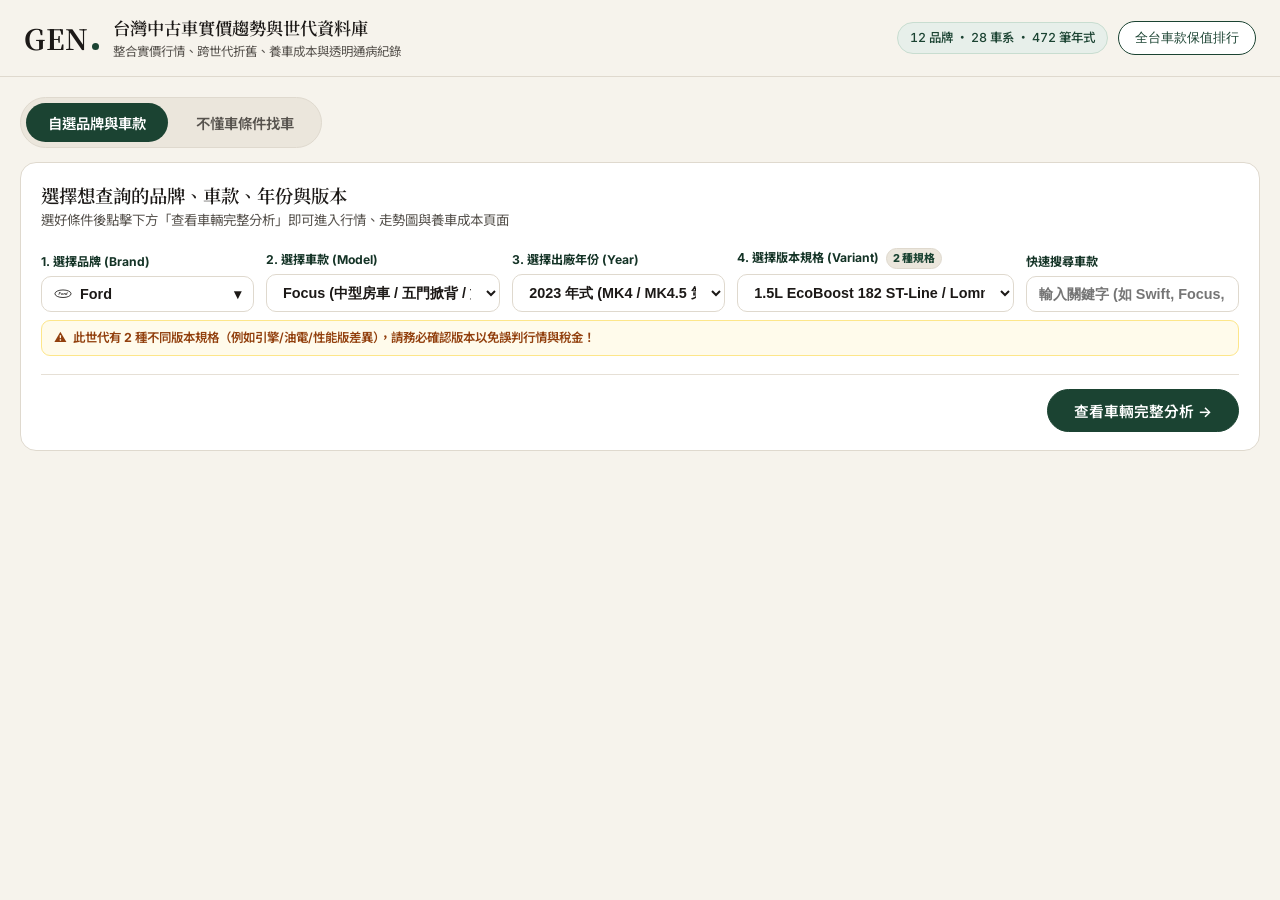
==== index.html @ 0facdad0 "chore: update used car market database" ====
<!DOCTYPE html>
<html lang="zh-Hant-TW">
<head>
  <meta charset="UTF-8" />
  <meta name="viewport" content="width=device-width, initial-scale=1.0" />
  <title>GEN. — 台灣中古車實價趨勢與世代資料庫</title>
  <link rel="icon" type="image/jpeg" href="assets/gen-logo.jpg" />
  <link rel="preconnect" href="https://fonts.googleapis.com" />
  <link rel="preconnect" href="https://fonts.gstatic.com" crossorigin />
  <link href="https://fonts.googleapis.com/css2?family=Inter:wght@400;500;600&family=Noto+Sans+TC:wght@400;500;600;700&family=Noto+Serif+TC:wght@500;600;700&display=swap" rel="stylesheet" />
  <link rel="stylesheet" href="css/style.css" />
</head>
<body>
  <header class="app-header">
    <div class="header-inner">
      <div class="brand-logo">
        <span class="brand-wordmark">GEN<span class="brand-dot" aria-hidden="true"></span></span>
        <div>
          <h1>台灣中古車實價趨勢與世代資料庫</h1>
          <p>整合實價行情、跨世代折舊、養車成本與透明通病紀錄</p>
        </div>
      </div>
      <div class="header-actions">
        <span class="stat-chip" id="headerMetaChip">載入中...</span>
        <button id="btnToggleRanking" class="btn-outline-blue">全台車款保值排行</button>
      </div>
    </div>
  </header>

  <main class="container" id="mainContainer">
    <!-- 保值率總覽排行面板（可開關） -->
    <section class="card ranking-panel" id="rankingPanel">
      <div class="chart-header">
        <div>
          <div class="section-title">台灣市售車款保值率總覽（依近五年車齡平均車商殘值率排序）</div>
          <div class="section-desc">點擊任一車款即可直接進入該車完整分析</div>
        </div>
        <button id="btnCloseRanking" class="btn-outline-blue">關閉排行</button>
      </div>
      <div class="table-wrap">
        <table>
          <thead>
            <tr>
              <th>排名</th>
              <th>品牌 / 車款</th>
              <th>級距</th>
              <th>最新世代</th>
              <th>平均車商殘值率</th>
              <th>風險標籤</th>
              <th>操作</th>
            </tr>
          </thead>
          <tbody id="rankingTableBody"></tbody>
        </table>
      </div>
    </section>

    <!-- 入口畫面：僅顯示「自選品牌車款」或「不懂車條件找車」（兩者分頁切換、不同時出現，進來不直接顯示車輛分析） -->
    <section id="entryScreen" class="entry-screen">
      <div class="entry-mode-tabs" role="tablist" aria-label="選車模式切換">
        <button type="button" class="entry-mode-btn active" data-entry="manual">自選品牌與車款</button>
        <button type="button" class="entry-mode-btn" data-entry="finder">不懂車條件找車</button>
      </div>

      <!-- 模式 A：自選品牌與車款 -->
      <section class="selector-card entry-panel active" id="entry-manual">
        <div class="entry-panel-head">
          <div class="section-title">選擇想查詢的品牌、車款、年份與版本</div>
          <div class="section-desc">選好條件後點擊下方「查看車輛完整分析」即可進入行情、走勢圖與養車成本頁面</div>
        </div>
        <div class="selector-grid">
          <div class="field-group">
            <label>1. 選擇品牌 (Brand)</label>
            <div class="custom-dropdown" id="brandDropdown">
              <button type="button" class="custom-dropdown-btn" id="brandDropdownBtn">
                <span class="custom-dropdown-label" id="brandDropdownLabel">選擇品牌</span>
                <span>▾</span>
              </button>
              <div class="custom-dropdown-menu" id="brandDropdownMenu"></div>
            </div>
          </div>
          <div class="field-group">
            <label for="selectModel">2. 選擇車款 (Model)</label>
            <select id="selectModel" class="select-blue"></select>
          </div>
          <div class="field-group">
            <label for="selectYear">3. 選擇出廠年份 (Year)</label>
            <select id="selectYear" class="select-blue"></select>
          </div>
          <div class="field-group">
            <label for="selectTrim">4. 選擇版本規格 (Variant) <span id="trimCountBadge" class="trim-count-badge"></span></label>
            <select id="selectTrim" class="select-blue"></select>
          </div>
          <div class="field-group">
            <label for="quickSearch">快速搜尋車款</label>
            <input id="quickSearch" type="text" class="input-blue" placeholder="輸入關鍵字 (如 Swift, Focus, MX-5)..." />
          </div>
        </div>
        <div id="trimHint" class="trim-hint"></div>
        <div class="entry-cta-row">
          <button type="button" id="btnEnterAnalysis" class="btn-primary-forest">查看車輛完整分析 →</button>
        </div>
      </section>

      <!-- 模式 B：不懂車條件找車 -->
      <section class="card entry-panel" id="entry-finder">
        <div class="entry-panel-head">
          <div class="section-title">不懂車快速找車（依預算、安全保值、馬力、排氣量、車型篩選）</div>
          <div class="section-desc">設定您的需求條件，系統會從全台資料庫篩出最符合的年份與版本，點擊任一結果即可進入分析</div>
        </div>

        <div class="finder-filters">
          <div class="field-group">
            <label for="finderGoal">購車優先考量</label>
            <select id="finderGoal" class="select-blue">
              <option value="all">不限取向</option>
              <option value="safe-value">安全保值首選（低風險 + 高殘值）</option>
              <option value="easy-own">省稅省油好養（低養車負擔）</option>
              <option value="handling">操控樂趣優先（獨立懸吊 / 渦輪 / 手排 / 敞篷）</option>
              <option value="comfort">乘坐舒適優先（房車 / 休旅 / 平順好開）</option>
              <option value="no-high-risk">避開高風險通病車款</option>
            </select>
          </div>
          <div class="field-group">
            <label for="finderBody">車型種類</label>
            <select id="finderBody" class="select-blue">
              <option value="all">全部車型</option>
              <option value="小車">掀背 / 都會小車</option>
              <option value="房車">四門房車</option>
              <option value="休旅">休旅車 (SUV / MPV)</option>
              <option value="跑車旅行">敞篷跑車 / 旅行車</option>
            </select>
          </div>
          <div class="field-group">
            <label for="finderMaxCc">排氣量上限（省稅金）</label>
            <select id="finderMaxCc" class="select-blue">
              <option value="9999">不限排氣量</option>
              <option value="1200">1,200 cc 以下（年稅 $8,640）</option>
              <option value="1800">1,800 cc 以下（年稅 $11,920）</option>
              <option value="2000">2,000 cc 以下（年稅 $17,410）</option>
            </select>
          </div>
          <div class="field-group">
            <label>預算範圍 (萬元)</label>
            <div class="range-inputs">
              <input id="finderBudgetMin" type="number" class="input-blue" value="0" min="0" max="500" placeholder="最低" />
              <span>～</span>
              <input id="finderBudgetMax" type="number" class="input-blue" min="0" max="500" placeholder="最高 (不限)" />
            </div>
          </div>
          <div class="field-group">
            <label>馬力範圍 (匹 ps)</label>
            <div class="range-inputs">
              <input id="finderHpMin" type="number" class="input-blue" value="0" min="0" max="600" placeholder="最低" />
              <span>～</span>
              <input id="finderHpMax" type="number" class="input-blue" min="0" max="600" placeholder="最高 (不限)" />
            </div>
          </div>
          <div class="field-group">
            <label>出廠年份範圍</label>
            <div class="range-inputs">
              <input id="finderYearMin" type="number" class="input-blue" value="2000" min="1995" max="2026" placeholder="最低年份" />
              <span>～</span>
              <input id="finderYearMax" type="number" class="input-blue" value="2026" min="1995" max="2026" placeholder="最高年份" />
            </div>
          </div>
        </div>

        <div id="finderResultCount" class="section-desc" style="margin:14px 0 10px;"></div>
        <div id="finderResultsGrid" class="finder-results-grid"></div>
      </section>
    </section>

    <!-- 車輛分析畫面（預設隱藏，選完車或從不懂車找車點進來才會顯示） -->
    <div id="analysisScreen" class="analysis-screen hidden">
      <div class="analysis-topbar">
        <button type="button" id="btnBackToEntry" class="btn-back-entry">← 返回上一頁（重新選車）</button>
        <div class="analysis-quick-bar">
          <label>年份：
            <select id="analysisSelectYear" class="select-blue-sm"></select>
          </label>
          <label>版本：
            <select id="analysisSelectTrim" class="select-blue-sm"></select>
          </label>
        </div>
      </div>

      <!-- 頁面式分頁切換列（避免一次全部往下滑） -->
      <nav class="page-tabs-bar" id="pageTabsBar" aria-label="車款分析分頁">
        <button type="button" class="page-tab-btn active" data-page="overview">1. 行情總覽與歷代外型</button>
        <button type="button" class="page-tab-btn" data-page="chart">2. 走勢圖與關鍵規格</button>
        <button type="button" class="page-tab-btn" data-page="cost">3. 養車與整備維修估算</button>
        <button type="button" class="page-tab-btn" data-page="details">4. 詳細資料與 8891 規格</button>
      </nav>

    <!-- 分頁 1：車款核心行情摘要（依所選年份） -->
    <section class="card page-panel active" id="page-overview">
      <div class="hero-top">
        <div>
          <div class="hero-title" id="heroTitle"></div>
          <p class="hero-sub" id="heroSub"></p>
        </div>
        <div id="heroBadges" style="display:flex;gap:6px;flex-wrap:wrap;"></div>
      </div>

      <div class="kpi-grid" id="kpiGrid"></div>

      <div class="adjust-bar">
        <label>
          行駛里程 (萬公里)：
          <input id="inputMileage" type="number" value="8.0" min="0" max="40" step="0.5" style="width:78px;" />
        </label>
        <label>
          車況等級：
          <select id="selectCondition">
            <option value="1.05">原廠認證 / 極美低里程 (+5%)</option>
            <option value="1.0" selected>正常車況 / 無重大事故 (基準)</option>
            <option value="0.92">有鈑件更換或待整理 (-8%)</option>
            <option value="0.82">高風險待修 / 變速箱或底盤異音 (-18%)</option>
          </select>
        </label>
        <span id="mileageHint" style="color:#475569;font-size:0.8rem;"></span>
      </div>

      <div class="photo-strip-card">
        <div class="photo-strip-title">歷代外型照片對照（點擊世代照片可快速切換年份與規格）</div>
        <div class="photo-strip" id="photoStrip"></div>
      </div>
    </section>

    <!-- 分頁 2：走勢圖 + 關鍵規格速覽 -->
    <section class="card page-panel" id="page-chart">
      <div class="chart-header">
        <div>
          <div class="section-title">跨世代價格走勢與殘值率分析圖</div>
          <div class="section-desc">垂直紫線為「★ 大改款年份」，淡紅底色為「高風險通病 / 殘值劇降區間」</div>
        </div>
        <div class="mode-pills">
          <button id="btnModePrice" class="mode-pill active">價格走勢 (萬元)</button>
          <button id="btnModeResidual" class="mode-pill">殘值率 (%)</button>
        </div>
      </div>
      <div class="chart-legend" id="chartLegend"></div>
      <div class="chart-box">
        <canvas id="trendCanvas"></canvas>
        <div class="chart-tooltip" id="chartTooltip"></div>
      </div>

      <!-- 關鍵規格速覽（6項核心規格一眼看完） -->
      <div class="quick-specs-grid" id="quickSpecsGrid"></div>
    </section>

    <!-- 分頁 3：養車成本、保險估算 與 依年份需維修品項估算 -->
    <section class="card page-panel" id="page-cost">
      <div class="chart-header">
        <div>
          <div class="section-title">養車成本、保險估算與年份整備維修預估</div>
          <div class="section-desc">依所選車款、排氣量、車齡與里程，幫買家預估每年持有花費及「買回家後可能需整理維修的品項與費用」</div>
        </div>
        <div class="adjust-bar" style="margin-top:0;padding:6px 12px;">
          <label>
            年行駛里程：
            <select id="selectAnnualKm">
              <option value="8000">8,000 km (少開代步)</option>
              <option value="12000" selected>12,000 km (一般通勤)</option>
              <option value="20000">20,000 km (高里程業務)</option>
            </select>
          </label>
          <label>
            車體險方案：
            <select id="selectInsurancePlan">
              <option value="basic">僅強制險 + 第三人超額 (高齡老車推薦)</option>
              <option value="bing" selected>強制 + 第三人 + 丙式車碰車 (中古車主流)</option>
              <option value="yi">強制 + 第三人 + 乙式全險 (5年內新古車)</option>
            </select>
          </label>
        </div>
      </div>
      <div class="cost-grid" id="costEstimationGrid"></div>
    </section>

    <!-- 分頁 4：詳細資料（8891 完整規格 / 通病 / 世代差異 / 明細表） -->
    <section class="card page-panel" id="page-details">
      <div class="details-header">
        <div>
          <div class="section-title">詳細資料與深度分析</div>
          <div class="section-desc">包含 8891 完整規格表、單款通病與維修費用、大改款世代差異及歷年交易明細</div>
        </div>
      </div>

      <div id="detailsWrapper">
        <div class="detail-tabs" id="detailTabs">
          <button class="detail-tab active" data-tab="specs">8891 完整規格</button>
          <button class="detail-tab" data-tab="issues">單款通病與維修</button>
          <button class="detail-tab" data-tab="gens">大改款世代差異</button>
          <button class="detail-tab" data-tab="history">歷年行情明細表</button>
          <button class="detail-tab" data-tab="sources">公信力資料庫來源</button>
        </div>

        <div class="detail-body" id="detailBody"></div>
      </div>
    </section>
    </div><!-- /#analysisScreen -->
  </main>

  <script src="js/chart.js"></script>
  <script src="js/app.js"></script>
</body>
</html>
---- css/style.css ----
:root {
  --bg-page: #F6F3EC;
  --bg-card: #FFFFFF;
  --bg-soft: #EBE6DC;
  --sage-soft: #E7EFEA;
  --border-blue: #DFD9CE;
  --border-blue-strong: #1B4332;
  --border-light: #E6E0D6;
  --text-main: #1C1917;
  --text-sub: #57534E;
  --text-muted: #78716C;
  --blue-primary: #1B4332;
  --blue-dark: #143326;
  --green: #1B4332;
  --orange: #B45309;
  --red: #991B1B;
  --purple: #1B4332;
  --font-serif: "Noto Serif TC", Georgia, serif;
  --font-sans: "Inter", "Noto Sans TC", -apple-system, BlinkMacSystemFont, "Segoe UI", sans-serif;
  --radius: 16px;
  --shadow-sm: none;
  --shadow-md: none;
}

* {
  box-sizing: border-box;
  margin: 0;
  padding: 0;
}

body {
  font-family: var(--font-sans);
  background: var(--bg-page);
  color: var(--text-main);
  line-height: 1.6;
  min-height: 100vh;
  -webkit-font-smoothing: antialiased;
}

/* Header */
.app-header {
  background: #F6F3EC;
  border-bottom: 1px solid var(--border-blue);
  padding: 14px 24px;
  position: sticky;
  top: 0;
  z-index: 60;
}

.header-inner {
  max-width: 1280px;
  margin: 0 auto;
  display: flex;
  flex-wrap: wrap;
  align-items: center;
  justify-content: space-between;
  gap: 12px;
}

.brand-logo {
  display: flex;
  align-items: center;
  gap: 14px;
}

.brand-wordmark {
  font-family: var(--font-serif);
  font-size: 1.75rem;
  font-weight: 700;
  letter-spacing: 0.02em;
  color: var(--text-main);
  line-height: 1;
  display: inline-flex;
  align-items: baseline;
  gap: 3px;
}

.brand-dot {
  width: 7px;
  height: 7px;
  border-radius: 9999px;
  background-color: var(--blue-primary);
  display: inline-block;
  flex-shrink: 0;
}

.brand-logo h1 {
  font-family: var(--font-serif);
  font-size: 1.08rem;
  font-weight: 600;
  color: var(--text-main);
}

.brand-logo p {
  font-size: 0.78rem;
  color: var(--text-sub);
}

.header-actions {
  display: flex;
  align-items: center;
  gap: 10px;
  flex-wrap: wrap;
}

.stat-chip {
  background: var(--sage-soft);
  border: 1px solid #C8DDD0;
  color: var(--blue-primary);
  font-size: 0.78rem;
  font-weight: 500;
  padding: 5px 12px;
  border-radius: 999px;
  font-variant-numeric: tabular-nums;
}

.btn-outline-blue {
  background: #ffffff;
  border: 1px solid var(--blue-primary);
  color: var(--blue-primary);
  padding: 7px 16px;
  border-radius: 999px;
  font-size: 0.84rem;
  font-weight: 500;
  cursor: pointer;
  transition: all 0.16s ease;
}

.btn-outline-blue:hover,
.btn-outline-blue.active {
  background: var(--blue-primary);
  color: #ffffff;
}

/* Main Container */
.container {
  max-width: 1280px;
  margin: 0 auto;
  padding: 20px 20px 48px;
  display: flex;
  flex-direction: column;
  gap: 18px;
}

/* Cascading Selector Card (Carbook style) */
.selector-card {
  background: var(--bg-card);
  border: 1.5px solid var(--border-blue);
  border-radius: var(--radius);
  padding: 18px 20px;
  box-shadow: var(--shadow-sm);
}

.selector-grid {
  display: grid;
  grid-template-columns: 1fr 1.1fr 1fr 1.3fr 1fr;
  gap: 12px;
  align-items: end;
}

.trim-count-badge {
  display: inline-block;
  margin-left: 4px;
  padding: 1px 6px;
  border-radius: 999px;
  font-size: 0.68rem;
  font-weight: 800;
  background: var(--bg-soft);
  color: var(--blue-primary);
  border: 1px solid var(--border-blue);
}

.trim-hint {
  margin-top: 8px;
  padding: 7px 12px;
  border-radius: 9px;
  background: #fffbeb;
  border: 1px solid #fde68a;
  color: #92400e;
  font-size: 0.78rem;
  font-weight: 600;
  display: none;
}

.trim-hint.visible {
  display: flex;
  align-items: center;
  gap: 6px;
  animation: fadeSlideIn 0.24s ease;
}

.field-group label {
  display: block;
  font-size: 0.76rem;
  font-weight: 700;
  color: var(--blue-dark);
  margin-bottom: 5px;
}

.select-blue,
.input-blue {
  width: 100%;
  background: #ffffff;
  border: 1.5px solid var(--border-blue);
  border-radius: 10px;
  padding: 9px 12px;
  font-size: 0.9rem;
  font-weight: 600;
  color: var(--text-main);
  outline: none;
  transition: border-color 0.15s ease;
}

.select-blue:focus,
.input-blue:focus {
  border-color: var(--blue-primary);
  box-shadow: 0 0 0 3px rgba(37, 99, 235, 0.12);
}

.brand-pills {
  display: flex;
  flex-wrap: wrap;
  gap: 6px;
  margin-top: 12px;
  padding-top: 12px;
  border-top: 1px solid var(--border-light);
}

.brand-pill {
  background: #ffffff;
  border: 1px solid var(--border-blue);
  color: var(--text-sub);
  padding: 5px 12px;
  border-radius: 999px;
  font-size: 0.78rem;
  font-weight: 600;
  cursor: pointer;
  transition: all 0.15s ease;
  display: inline-flex;
  align-items: center;
  gap: 6px;
}

.brand-icon {
  width: 18px;
  height: 18px;
  display: inline-flex;
  align-items: center;
  justify-content: center;
  flex-shrink: 0;
}

.brand-icon-lg {
  width: 30px;
  height: 30px;
  display: inline-flex;
  align-items: center;
  justify-content: center;
  flex-shrink: 0;
}

/* Generation Exterior Photo Strip */
.photo-strip-card {
  margin-top: 14px;
  padding-top: 14px;
  border-top: 1px solid var(--border-light);
}

.photo-strip-title {
  font-size: 0.8rem;
  font-weight: 700;
  color: var(--blue-dark);
  margin-bottom: 8px;
}

.photo-strip {
  display: grid;
  grid-template-columns: repeat(auto-fill, minmax(175px, 1fr));
  gap: 10px;
}

.gen-photo-card {
  background: #ffffff;
  border: 1.5px solid var(--border-blue);
  border-radius: 10px;
  overflow: hidden;
  cursor: pointer;
  transition: all 0.15s ease;
  display: flex;
  flex-direction: column;
}

.gen-photo-card:hover {
  border-color: var(--blue-primary);
  transform: translateY(-1px);
}

.gen-photo-card.active {
  border-color: var(--blue-primary);
  box-shadow: 0 0 0 2px rgba(37, 99, 235, 0.2);
  background: var(--bg-soft);
}

.gen-photo-wrap {
  position: relative;
  width: 100%;
  height: 118px;
  background: #ffffff;
  overflow: hidden;
  display: flex;
  align-items: center;
  justify-content: center;
  padding: 6px;
}

.gen-photo-thumb {
  width: 100%;
  height: 100%;
  object-fit: contain;
  display: block;
}

/* Custom Brand Dropdown with Logos */
.custom-dropdown {
  position: relative;
  width: 100%;
}

.custom-dropdown-btn {
  width: 100%;
  background: #ffffff;
  border: 1.5px solid var(--border-blue);
  border-radius: 10px;
  padding: 8px 12px;
  font-size: 0.9rem;
  font-weight: 700;
  color: var(--text-main);
  display: flex;
  align-items: center;
  justify-content: space-between;
  gap: 8px;
  cursor: pointer;
}

.custom-dropdown-btn:focus,
.custom-dropdown.open .custom-dropdown-btn {
  border-color: var(--blue-primary);
  box-shadow: 0 0 0 3px rgba(37, 99, 235, 0.12);
}

.custom-dropdown-label {
  display: flex;
  align-items: center;
  gap: 8px;
}

.custom-dropdown-menu {
  position: absolute;
  top: calc(100% + 6px);
  left: 0;
  right: 0;
  background: #ffffff;
  border: 1.5px solid var(--blue-primary);
  border-radius: 12px;
  box-shadow: var(--shadow-md);
  max-height: 300px;
  overflow-y: auto;
  z-index: 80;
  display: none;
  padding: 4px;
}

.custom-dropdown.open .custom-dropdown-menu {
  display: block;
}

.custom-dropdown-item {
  width: 100%;
  background: transparent;
  border: none;
  padding: 8px 10px;
  border-radius: 8px;
  font-size: 0.88rem;
  font-weight: 600;
  color: var(--text-main);
  display: flex;
  align-items: center;
  gap: 9px;
  cursor: pointer;
  text-align: left;
}

.custom-dropdown-item:hover {
  background: var(--bg-soft);
  color: var(--blue-dark);
}

.custom-dropdown-item.active {
  background: var(--blue-primary);
  color: #ffffff;
}

/* Cost & Maintenance Estimation */
.cost-grid {
  display: grid;
  grid-template-columns: 1fr 1fr;
  gap: 16px;
}

.cost-panel {
  border: 1px solid var(--border-blue);
  border-radius: 12px;
  padding: 16px 18px;
  background: #ffffff;
}

.cost-panel-title {
  font-family: var(--font-serif);
  font-size: 1rem;
  font-weight: 600;
  color: var(--text-main);
  margin-bottom: 10px;
  display: flex;
  justify-content: space-between;
  align-items: center;
  gap: 8px;
}

.cost-list {
  display: flex;
  flex-direction: column;
  gap: 8px;
}

.cost-row {
  display: flex;
  justify-content: space-between;
  align-items: baseline;
  gap: 12px;
  font-size: 0.84rem;
  padding-bottom: 6px;
  border-bottom: 1px dashed var(--border-light);
}

.cost-row-name {
  color: var(--text-sub);
}

.cost-row-val {
  font-weight: 600;
  color: var(--text-main);
  white-space: nowrap;
  font-variant-numeric: tabular-nums;
}

.cost-total-box {
  margin-top: 10px;
  background: var(--sage-soft);
  border: 1px solid #C8DDD0;
  border-radius: 10px;
  padding: 10px 12px;
  display: flex;
  justify-content: space-between;
  align-items: center;
  font-variant-numeric: tabular-nums;
}

@media (max-width: 860px) {
  .cost-grid {
    grid-template-columns: 1fr;
  }
}

.gen-photo-body {
  padding: 7px 9px;
}

.gen-photo-name {
  font-size: 0.77rem;
  font-weight: 700;
  color: var(--text-main);
  line-height: 1.3;
}

.gen-photo-years {
  font-size: 0.7rem;
  color: var(--blue-dark);
  margin-top: 2px;
}

.gen-photo-credit {
  font-size: 0.64rem;
  color: var(--text-muted);
  margin-top: 3px;
  white-space: nowrap;
  overflow: hidden;
  text-overflow: ellipsis;
}

.brand-pill:hover {
  border-color: var(--blue-primary);
  color: var(--blue-primary);
}

.brand-pill.active {
  background: var(--blue-primary);
  border-color: var(--blue-primary);
  color: #ffffff;
}

/* White Card with 1px Hairline Border */
.card {
  background: var(--bg-card);
  border: 1px solid var(--border-blue);
  border-radius: var(--radius);
  padding: 22px 24px;
}

/* Hero Summary */
.hero-top {
  display: flex;
  flex-wrap: wrap;
  justify-content: space-between;
  align-items: flex-start;
  gap: 12px;
}

.hero-title {
  font-family: var(--font-serif);
  font-size: 1.55rem;
  font-weight: 600;
  color: var(--text-main);
  display: flex;
  flex-wrap: wrap;
  align-items: center;
  gap: 10px;
}

.tag-blue {
  background: var(--bg-soft);
  border: 1px solid var(--border-blue);
  color: var(--text-main);
  font-family: var(--font-sans);
  font-size: 0.75rem;
  font-weight: 500;
  padding: 3px 11px;
  border-radius: 999px;
}

.tag-major {
  background: var(--sage-soft);
  border: 1px solid #C8DDD0;
  color: var(--blue-primary);
  font-family: var(--font-sans);
  font-size: 0.75rem;
  font-weight: 500;
  padding: 3px 11px;
  border-radius: 999px;
}

.tag-risk-high {
  background: #FEF2F2;
  border: 1px solid #FECACA;
  color: var(--red);
  font-family: var(--font-sans);
  font-size: 0.75rem;
  font-weight: 500;
  padding: 3px 11px;
  border-radius: 999px;
}

.tag-risk-med {
  background: #FFFBEB;
  border: 1px solid #FDE68A;
  color: var(--orange);
  font-family: var(--font-sans);
  font-size: 0.75rem;
  font-weight: 500;
  padding: 3px 11px;
  border-radius: 999px;
}

.tag-risk-low {
  background: var(--sage-soft);
  border: 1px solid #C8DDD0;
  color: var(--green);
  font-family: var(--font-sans);
  font-size: 0.75rem;
  font-weight: 500;
  padding: 3px 11px;
  border-radius: 999px;
}

.hero-sub {
  margin-top: 8px;
  font-size: 0.9rem;
  color: var(--text-sub);
}

/* 4 Price KPI Boxes */
.kpi-grid {
  display: grid;
  grid-template-columns: repeat(4, 1fr);
  gap: 12px;
  margin-top: 16px;
}

.kpi-box {
  background: #ffffff;
  border: 1px solid var(--border-blue);
  border-radius: 12px;
  padding: 14px 16px;
}

.kpi-box.primary {
  background: var(--sage-soft);
  border-color: var(--blue-primary);
}

.kpi-label {
  font-size: 0.76rem;
  color: var(--text-sub);
  font-weight: 500;
}

.kpi-value {
  font-size: 1.48rem;
  font-weight: 600;
  margin-top: 4px;
  font-variant-numeric: tabular-nums;
}

.kpi-sub {
  font-size: 0.74rem;
  color: var(--text-muted);
  margin-top: 2px;
}

/* Inline Mileage & Condition Bar */
.adjust-bar {
  margin-top: 14px;
  background: var(--bg-soft);
  border: 1px solid var(--border-blue);
  border-radius: 10px;
  padding: 10px 14px;
  display: flex;
  flex-wrap: wrap;
  align-items: center;
  gap: 16px;
  font-size: 0.84rem;
}

.adjust-bar label {
  font-weight: 700;
  color: var(--blue-dark);
  display: flex;
  align-items: center;
  gap: 8px;
}

.adjust-bar input[type="number"],
.adjust-bar select {
  background: #ffffff;
  border: 1px solid var(--border-blue);
  border-radius: 8px;
  padding: 5px 9px;
  font-size: 0.84rem;
  font-weight: 600;
  color: var(--text-main);
}

/* Front-and-Center Chart + Quick Specs */
.chart-header {
  display: flex;
  flex-wrap: wrap;
  justify-content: space-between;
  align-items: center;
  gap: 10px;
  margin-bottom: 12px;
}

.section-title {
  font-family: var(--font-serif);
  font-size: 1.15rem;
  font-weight: 600;
  color: var(--text-main);
}

.section-desc {
  font-size: 0.84rem;
  color: var(--text-sub);
}

.mode-pills {
  display: flex;
  gap: 6px;
}

.mode-pill {
  background: #ffffff;
  border: 1px solid var(--border-blue);
  color: var(--text-main);
  padding: 6px 14px;
  border-radius: 999px;
  font-size: 0.8rem;
  font-weight: 500;
  cursor: pointer;
}

.mode-pill.active {
  background: var(--blue-primary);
  border-color: var(--blue-primary);
  color: #ffffff;
}

.chart-legend {
  display: flex;
  flex-wrap: wrap;
  gap: 14px;
  margin-bottom: 10px;
  font-size: 0.78rem;
  color: var(--text-sub);
}

.legend-item {
  display: flex;
  align-items: center;
  gap: 6px;
}

.legend-line {
  width: 14px;
  height: 3.5px;
  border-radius: 2px;
  display: inline-block;
}

.chart-box {
  position: relative;
  width: 100%;
  height: 330px;
  background: #ffffff;
  border: 1px solid var(--border-light);
  border-radius: 10px;
}

.chart-box canvas {
  width: 100%;
  height: 100%;
  display: block;
}

.chart-tooltip {
  position: absolute;
  pointer-events: none;
  background: rgba(255, 255, 255, 0.98);
  border: 1.5px solid var(--blue-primary);
  border-radius: 10px;
  padding: 10px 12px;
  box-shadow: var(--shadow-md);
  display: none;
  z-index: 20;
  min-width: 225px;
}

/* Quick Specs Strip */
.quick-specs-grid {
  display: grid;
  grid-template-columns: repeat(auto-fit, minmax(175px, 1fr));
  gap: 10px;
  margin-top: 14px;
}

.qspec-item {
  background: var(--bg-soft);
  border: 1px solid var(--border-blue);
  border-radius: 10px;
  padding: 9px 12px;
}

.qspec-k {
  font-size: 0.73rem;
  color: var(--blue-dark);
  font-weight: 700;
}

.qspec-v {
  font-size: 0.86rem;
  font-weight: 700;
  color: var(--text-main);
  margin-top: 2px;
}

/* Collapsible / Tabbed Detailed Section */
.details-header {
  display: flex;
  flex-wrap: wrap;
  justify-content: space-between;
  align-items: center;
  gap: 12px;
}

.hidden {
  display: none !important;
}

/* Smooth Accordion for Details Section */
.details-collapse {
  display: grid;
  grid-template-rows: 0fr;
  opacity: 0;
  transition: grid-template-rows 0.34s cubic-bezier(0.22, 1, 0.36, 1), opacity 0.24s ease;
}

.details-collapse.open {
  grid-template-rows: 1fr;
  opacity: 1;
}

.details-collapse-inner {
  overflow: hidden;
  min-height: 0;
}

/* Smooth View Transition Animations */
@keyframes fadeSlideIn {
  from {
    opacity: 0;
    transform: translateY(6px);
  }
  to {
    opacity: 1;
    transform: translateY(0);
  }
}

.anim-enter {
  animation: fadeSlideIn 0.28s cubic-bezier(0.22, 1, 0.36, 1) both;
}

.detail-tabs {
  display: flex;
  flex-wrap: wrap;
  gap: 8px;
  margin-top: 14px;
  padding-bottom: 12px;
  border-bottom: 1px solid var(--border-light);
}

.detail-tab {
  background: #ffffff;
  border: 1.5px solid var(--border-blue);
  color: var(--text-sub);
  padding: 7px 14px;
  border-radius: 10px;
  font-size: 0.84rem;
  font-weight: 700;
  cursor: pointer;
  transition: all 0.18s ease;
}

.detail-tab:hover {
  border-color: var(--blue-primary);
  color: var(--blue-dark);
}

.detail-tab.active {
  background: var(--blue-primary);
  border-color: var(--blue-primary);
  color: #ffffff;
  box-shadow: 0 2px 8px rgba(37, 99, 235, 0.25);
}

.detail-body {
  margin-top: 16px;
}

.detail-body.hidden {
  display: none;
}

.specs-full-grid {
  display: grid;
  grid-template-columns: repeat(auto-fit, minmax(230px, 1fr));
  gap: 10px;
}

.spec-cell {
  border: 1px solid var(--border-blue);
  border-radius: 10px;
  padding: 10px 12px;
  background: #ffffff;
}

.spec-cell-k {
  font-size: 0.74rem;
  color: var(--text-sub);
}

.spec-cell-v {
  font-size: 0.88rem;
  font-weight: 700;
  color: var(--text-main);
  margin-top: 2px;
}

/* Issues Cards */
.issues-stack {
  display: flex;
  flex-direction: column;
  gap: 10px;
}

.issue-row {
  border: 1px solid var(--border-blue);
  border-left-width: 4px;
  border-radius: 10px;
  padding: 12px 15px;
  background: #ffffff;
}

.issue-row.high { border-left-color: var(--red); }
.issue-row.med { border-left-color: var(--orange); }
.issue-row.low { border-left-color: var(--blue-primary); }

.issue-row-top {
  display: flex;
  flex-wrap: wrap;
  justify-content: space-between;
  gap: 8px;
  font-weight: 700;
  margin-bottom: 5px;
}

.issue-row-meta {
  font-size: 0.83rem;
  color: var(--text-sub);
  display: grid;
  gap: 3px;
}

/* Gen comparison cards */
.gen-list {
  display: grid;
  grid-template-columns: repeat(auto-fit, minmax(280px, 1fr));
  gap: 12px;
}

.gen-card {
  border: 1.5px solid var(--border-blue);
  border-radius: 12px;
  padding: 14px;
  background: #ffffff;
  cursor: pointer;
}

.gen-card.active {
  background: var(--bg-soft);
  border-color: var(--blue-primary);
}

/* Table */
.table-wrap {
  overflow-x: auto;
}

table {
  width: 100%;
  border-collapse: collapse;
  font-size: 0.84rem;
}

th, td {
  padding: 9px 11px;
  border-bottom: 1px solid var(--border-light);
  text-align: left;
  white-space: nowrap;
}

th {
  background: var(--bg-soft);
  color: var(--blue-dark);
  font-weight: 700;
}

tr.row-selected {
  background: var(--sage-soft);
}

/* Ranking & Smart Finder Panel */
.ranking-panel {
  display: none;
}

.ranking-panel.open {
  display: block;
  animation: fadeSlideIn 0.24s ease;
}

/* Entry Screen & Mode Tabs */
.entry-screen {
  display: flex;
  flex-direction: column;
  gap: 14px;
}

.entry-mode-tabs {
  display: inline-grid;
  grid-template-columns: 1fr 1fr;
  gap: 6px;
  background: var(--bg-soft);
  border: 1px solid var(--border-blue);
  border-radius: 999px;
  padding: 5px;
  align-self: flex-start;
}

.entry-mode-btn {
  background: transparent;
  border: none;
  border-radius: 999px;
  padding: 9px 22px;
  font-family: var(--font-sans);
  font-size: 0.9rem;
  font-weight: 600;
  color: var(--text-sub);
  cursor: pointer;
  transition: all 0.18s ease;
}

.entry-mode-btn.active {
  background: var(--blue-primary);
  color: #ffffff;
}

.entry-panel {
  display: none;
}

.entry-panel.active {
  display: block;
  animation: fadeSlideIn 0.24s ease;
}

.entry-panel-head {
  margin-bottom: 16px;
}

.entry-cta-row {
  margin-top: 18px;
  padding-top: 14px;
  border-top: 1px solid var(--border-light);
  display: flex;
  justify-content: flex-end;
}

.btn-primary-forest {
  background: var(--blue-primary);
  color: #ffffff;
  border: 1px solid var(--blue-primary);
  border-radius: 999px;
  padding: 10px 26px;
  font-family: var(--font-sans);
  font-size: 0.92rem;
  font-weight: 600;
  cursor: pointer;
  transition: background-color 0.16s ease;
}

.btn-primary-forest:hover {
  background: var(--blue-dark);
}

/* Analysis Screen & Top-Left Back Button */
.analysis-screen {
  display: flex;
  flex-direction: column;
  gap: 16px;
}

.analysis-topbar {
  display: flex;
  flex-wrap: wrap;
  align-items: center;
  justify-content: space-between;
  gap: 12px;
}

.btn-back-entry {
  background: #ffffff;
  border: 1px solid var(--blue-primary);
  color: var(--blue-primary);
  border-radius: 999px;
  padding: 8px 18px;
  font-family: var(--font-sans);
  font-size: 0.88rem;
  font-weight: 600;
  cursor: pointer;
  transition: all 0.16s ease;
}

.btn-back-entry:hover {
  background: var(--blue-primary);
  color: #ffffff;
}

.analysis-quick-bar {
  display: flex;
  flex-wrap: wrap;
  align-items: center;
  gap: 10px;
  font-size: 0.82rem;
  color: var(--text-sub);
  font-weight: 600;
}

.select-blue-sm {
  background: #ffffff;
  border: 1px solid var(--border-blue);
  border-radius: 999px;
  padding: 5px 12px;
  font-size: 0.82rem;
  font-weight: 600;
  color: var(--text-main);
  outline: none;
}

/* Page-by-Page Tab Bar */
.page-tabs-bar {
  display: grid;
  grid-template-columns: repeat(4, 1fr);
  gap: 8px;
  background: var(--bg-soft);
  border: 1px solid var(--border-blue);
  border-radius: 14px;
  padding: 6px;
}

.page-tab-btn {
  background: transparent;
  border: 1px solid transparent;
  border-radius: 10px;
  padding: 10px 14px;
  font-family: var(--font-sans);
  font-size: 0.88rem;
  font-weight: 600;
  color: var(--text-sub);
  cursor: pointer;
  transition: all 0.18s ease;
  text-align: center;
}

.page-tab-btn:hover {
  color: var(--text-main);
  background: rgba(255, 255, 255, 0.55);
}

.page-tab-btn.active {
  background: var(--blue-primary);
  color: #ffffff;
  border-color: var(--blue-primary);
}

.page-panel {
  display: none;
}

.page-panel.active {
  display: block;
  animation: fadeSlideIn 0.28s cubic-bezier(0.22, 1, 0.36, 1);
}

/* Smart Finder */
.finder-filters {
  display: grid;
  grid-template-columns: repeat(3, 1fr);
  gap: 12px;
  margin-top: 12px;
}

.finder-results-grid {
  display: grid;
  grid-template-columns: repeat(auto-fill, minmax(280px, 1fr));
  gap: 12px;
  max-height: 440px;
  overflow-y: auto;
  padding-right: 4px;
}

.range-inputs {
  display: flex;
  align-items: center;
  gap: 6px;
}

.range-inputs .input-blue {
  min-width: 0;
  padding: 8px 10px;
  font-variant-numeric: tabular-nums;
}

.range-inputs span {
  color: var(--text-sub);
  font-size: 0.85rem;
  flex-shrink: 0;
}

.finder-card-photo {
  width: 100%;
  height: 132px;
  background: #ffffff;
  border-radius: 10px;
  border: 1px solid var(--border-light);
  display: flex;
  align-items: center;
  justify-content: center;
  overflow: hidden;
  padding: 6px;
}

.finder-card-photo img {
  width: 100%;
  height: 100%;
  object-fit: contain;
  display: block;
}

.finder-card {
  background: #ffffff;
  border: 1px solid var(--border-blue);
  border-radius: 12px;
  padding: 14px 16px;
  cursor: pointer;
  text-align: left;
  display: flex;
  flex-direction: column;
  gap: 8px;
  transition: border-color 0.16s ease, background-color 0.16s ease;
}

.finder-card:hover {
  border-color: var(--blue-primary);
  background: var(--sage-soft);
}

.finder-card-top {
  display: flex;
  justify-content: space-between;
  align-items: flex-start;
  gap: 8px;
}

.finder-card-title {
  font-family: var(--font-serif);
  font-size: 1rem;
  font-weight: 600;
  color: var(--text-main);
}

.finder-card-price {
  font-size: 1.15rem;
  font-weight: 600;
  color: var(--blue-primary);
  font-variant-numeric: tabular-nums;
  white-space: nowrap;
}

.finder-card-meta {
  font-size: 0.8rem;
  color: var(--text-sub);
  font-variant-numeric: tabular-nums;
}

@media (max-width: 1100px) {
  .selector-grid {
    grid-template-columns: 1fr 1fr 1fr;
  }
}

@media (max-width: 900px) {
  .selector-grid,
  .finder-filters {
    grid-template-columns: 1fr 1fr;
  }
  .page-tabs-bar {
    grid-template-columns: 1fr 1fr;
  }
  .kpi-grid {
    grid-template-columns: 1fr 1fr;
  }
}

@media (max-width: 560px) {
  .selector-grid,
  .kpi-grid {
    grid-template-columns: 1fr;
  }
}
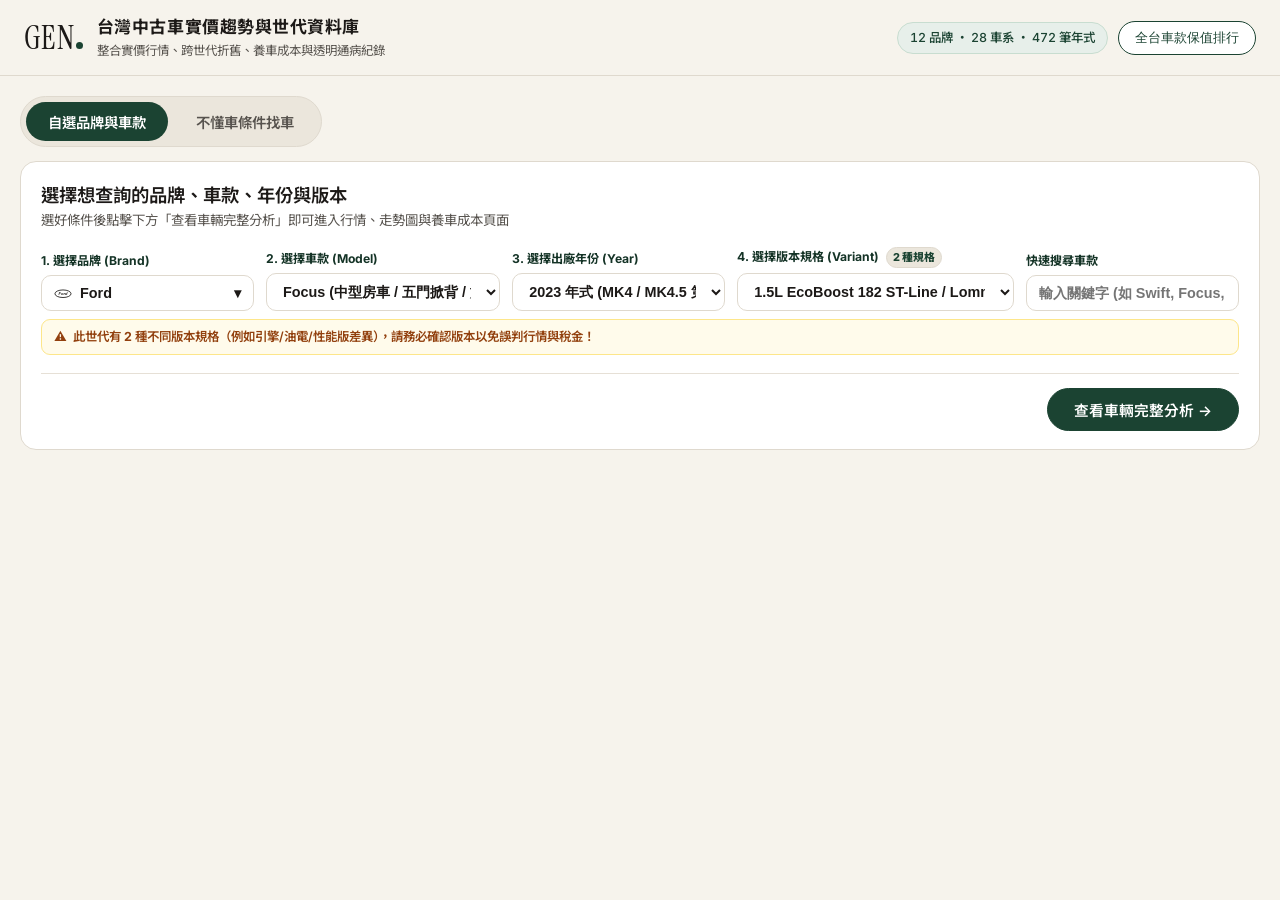
==== commit ff8484b7: "chore: update used car market database" ====
--- a/index.html
+++ b/index.html
@@ -7,7 +7,7 @@
   <link rel="icon" type="image/jpeg" href="assets/gen-logo.jpg" />
   <link rel="preconnect" href="https://fonts.googleapis.com" />
   <link rel="preconnect" href="https://fonts.gstatic.com" crossorigin />
-  <link href="https://fonts.googleapis.com/css2?family=Inter:wght@400;500;600&family=Noto+Sans+TC:wght@400;500;600;700&family=Noto+Serif+TC:wght@500;600;700&display=swap" rel="stylesheet" />
+  <link href="https://fonts.googleapis.com/css2?family=Instrument+Serif&family=Inter:wght@400;500;600&family=Noto+Sans+TC:wght@400;500;600;700&display=swap" rel="stylesheet" />
   <link rel="stylesheet" href="css/style.css" />
 </head>
 <body>
--- a/css/style.css
+++ b/css/style.css
@@ -15,8 +15,9 @@
   --orange: #B45309;
   --red: #991B1B;
   --purple: #1B4332;
-  --font-serif: "Noto Serif TC", Georgia, serif;
-  --font-sans: "Inter", "Noto Sans TC", -apple-system, BlinkMacSystemFont, "Segoe UI", sans-serif;
+  --font-brand: "Instrument Serif", Georgia, serif;
+  --font-serif: "Noto Sans TC", "PingFang TC", "Microsoft JhengHei", sans-serif;
+  --font-sans: "Inter", "Noto Sans TC", "PingFang TC", "Microsoft JhengHei", sans-serif;
   --radius: 16px;
   --shadow-sm: none;
   --shadow-md: none;
@@ -64,15 +65,15 @@
 }
 
 .brand-wordmark {
-  font-family: var(--font-serif);
-  font-size: 1.75rem;
-  font-weight: 700;
-  letter-spacing: 0.02em;
+  font-family: var(--font-brand);
+  font-size: 2rem;
+  font-weight: 400;
+  letter-spacing: 0.01em;
   color: var(--text-main);
   line-height: 1;
   display: inline-flex;
   align-items: baseline;
-  gap: 3px;
+  gap: 2px;
 }
 
 .brand-dot {
@@ -85,9 +86,11 @@
 }
 
 .brand-logo h1 {
-  font-family: var(--font-serif);
-  font-size: 1.08rem;
-  font-weight: 600;
+  font-family: var(--font-sans);
+  font-size: 1.06rem;
+  font-weight: 700;
+  letter-spacing: 0.03em;
+  text-wrap: balance;
   color: var(--text-main);
 }
 
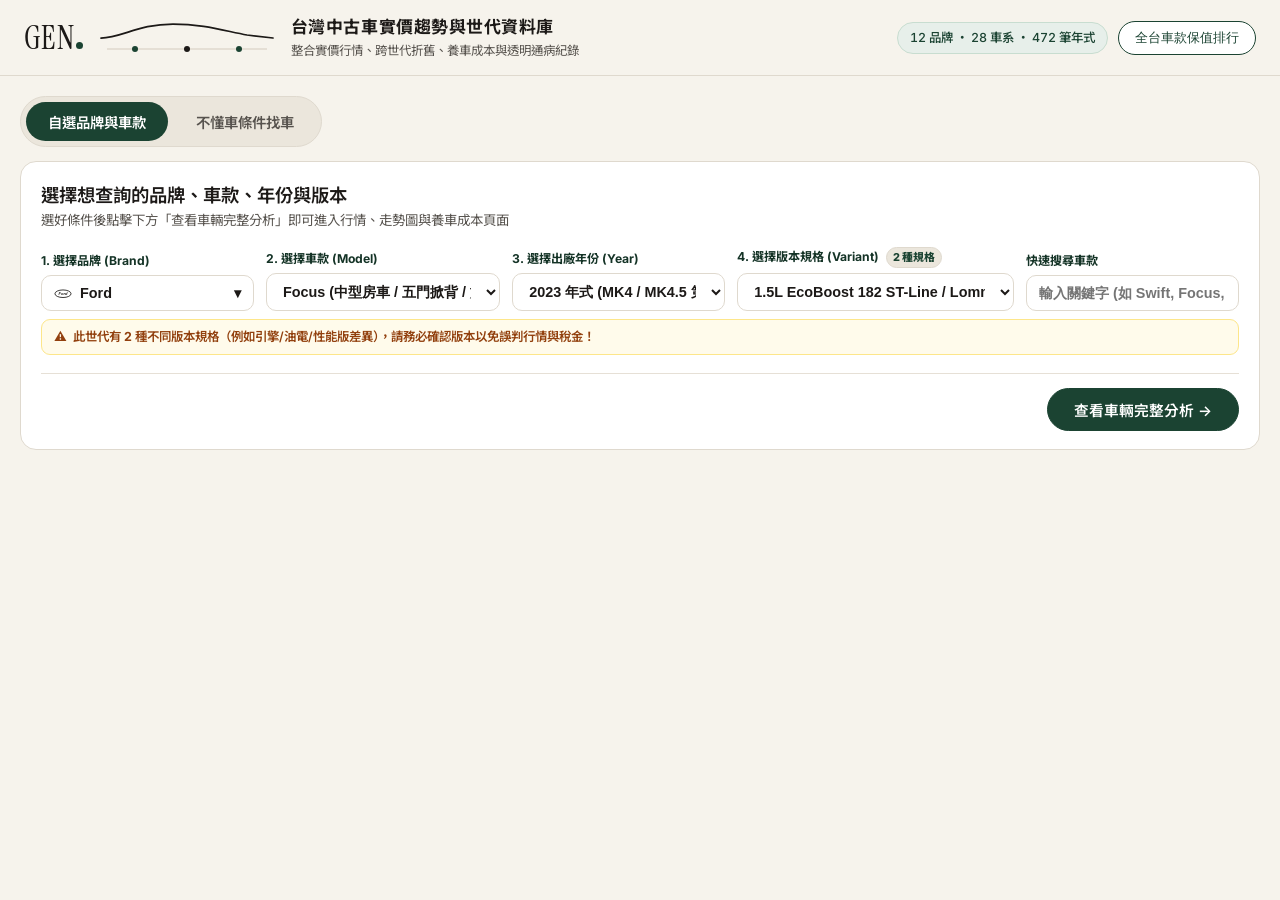
==== commit 100a8fc4: "chore: update used car market database" ====
--- a/index.html
+++ b/index.html
@@ -15,6 +15,13 @@
     <div class="header-inner">
       <div class="brand-logo">
         <span class="brand-wordmark">GEN<span class="brand-dot" aria-hidden="true"></span></span>
+        <svg class="header-roofline-svg" viewBox="0 0 180 36" fill="none" aria-hidden="true">
+          <path d="M4 18 C24 18, 42 4, 76 4 C106 4, 128 11, 150 15 L176 18" stroke="#1C1917" stroke-width="1.75" stroke-linecap="round" stroke-linejoin="round" />
+          <line x1="10" y1="29" x2="170" y2="29" stroke="#DFD9CE" stroke-width="1.5" />
+          <circle cx="38" cy="29" r="3" fill="#1B4332" />
+          <circle cx="90" cy="29" r="3" fill="#1C1917" />
+          <circle cx="142" cy="29" r="3" fill="#1B4332" />
+        </svg>
         <div>
           <h1>台灣中古車實價趨勢與世代資料庫</h1>
           <p>整合實價行情、跨世代折舊、養車成本與透明通病紀錄</p>
--- a/css/style.css
+++ b/css/style.css
@@ -85,6 +85,22 @@
   flex-shrink: 0;
 }
 
+.header-roofline-svg {
+  height: 36px;
+  width: auto;
+  display: block;
+  flex-shrink: 0;
+}
+
+@media (prefers-reduced-motion: reduce) {
+  .anim-enter,
+  .entry-panel.active,
+  .page-panel.active,
+  .ranking-panel.open {
+    animation: none !important;
+  }
+}
+
 .brand-logo h1 {
   font-family: var(--font-sans);
   font-size: 1.06rem;
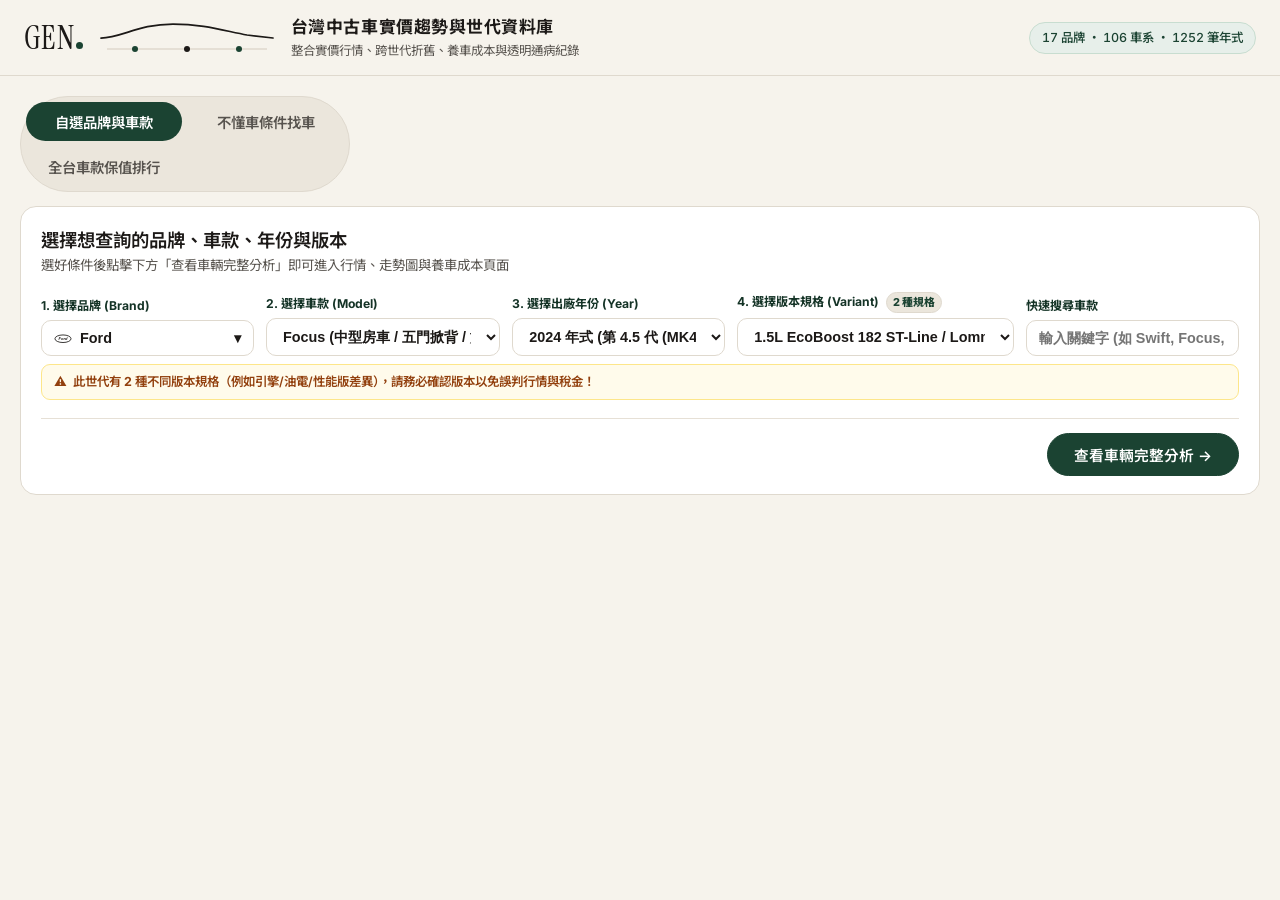
==== commit c4b21d04: "chore: update used car market database" ====
--- a/index.html
+++ b/index.html
@@ -29,44 +29,17 @@
       </div>
       <div class="header-actions">
         <span class="stat-chip" id="headerMetaChip">載入中...</span>
-        <button id="btnToggleRanking" class="btn-outline-blue">全台車款保值排行</button>
       </div>
     </div>
   </header>
 
   <main class="container" id="mainContainer">
-    <!-- 保值率總覽排行面板（可開關） -->
-    <section class="card ranking-panel" id="rankingPanel">
-      <div class="chart-header">
-        <div>
-          <div class="section-title">台灣市售車款保值率總覽（依近五年車齡平均車商殘值率排序）</div>
-          <div class="section-desc">點擊任一車款即可直接進入該車完整分析</div>
-        </div>
-        <button id="btnCloseRanking" class="btn-outline-blue">關閉排行</button>
-      </div>
-      <div class="table-wrap">
-        <table>
-          <thead>
-            <tr>
-              <th>排名</th>
-              <th>品牌 / 車款</th>
-              <th>級距</th>
-              <th>最新世代</th>
-              <th>平均車商殘值率</th>
-              <th>風險標籤</th>
-              <th>操作</th>
-            </tr>
-          </thead>
-          <tbody id="rankingTableBody"></tbody>
-        </table>
-      </div>
-    </section>
-
-    <!-- 入口畫面：僅顯示「自選品牌車款」或「不懂車條件找車」（兩者分頁切換、不同時出現，進來不直接顯示車輛分析） -->
+    <!-- 入口畫面：「自選品牌車款」/「不懂車條件找車」/「全台車款保值排行」（三者分頁切換、不同時出現） -->
     <section id="entryScreen" class="entry-screen">
       <div class="entry-mode-tabs" role="tablist" aria-label="選車模式切換">
         <button type="button" class="entry-mode-btn active" data-entry="manual">自選品牌與車款</button>
         <button type="button" class="entry-mode-btn" data-entry="finder">不懂車條件找車</button>
+        <button type="button" class="entry-mode-btn" data-entry="ranking">全台車款保值排行</button>
       </div>
 
       <!-- 模式 A：自選品牌與車款 -->
@@ -171,10 +144,48 @@
               <input id="finderYearMax" type="number" class="input-blue" value="2026" min="1995" max="2026" placeholder="最高年份" />
             </div>
           </div>
+          <div class="field-group">
+            <label for="finderSort">結果排序方式</label>
+            <select id="finderSort" class="select-blue">
+              <option value="default">預設推薦（最新年份 ＋ 高殘值）</option>
+              <option value="year-desc">年份：新 → 舊</option>
+              <option value="year-asc">年份：舊 → 新</option>
+              <option value="price-asc">價格：低 → 高</option>
+              <option value="price-desc">價格：高 → 低</option>
+              <option value="hp-desc">馬力：高 → 低</option>
+              <option value="hp-asc">馬力：低 → 高</option>
+              <option value="cc-asc">排氣量：小 → 大</option>
+              <option value="cc-desc">排氣量：大 → 小</option>
+            </select>
+          </div>
         </div>
 
         <div id="finderResultCount" class="section-desc" style="margin:14px 0 10px;"></div>
         <div id="finderResultsGrid" class="finder-results-grid"></div>
+      </section>
+
+      <!-- 模式 C：全台車款保值排行 -->
+      <section class="card entry-panel" id="entry-ranking">
+        <div class="entry-panel-head">
+          <div class="section-title">台灣市售車款保值率總覽（依近五年車齡平均車商殘值率排序）</div>
+          <div class="section-desc">點擊任一車款即可直接進入該車完整分析，亦可隨時從左上角返回排行頁</div>
+        </div>
+        <div class="table-wrap">
+          <table>
+            <thead>
+              <tr>
+                <th>排名</th>
+                <th>品牌 / 車款</th>
+                <th>級距</th>
+                <th>最新世代</th>
+                <th>平均車商殘值率</th>
+                <th>風險標籤</th>
+                <th>操作</th>
+              </tr>
+            </thead>
+            <tbody id="rankingTableBody"></tbody>
+          </table>
+        </div>
       </section>
     </section>
 
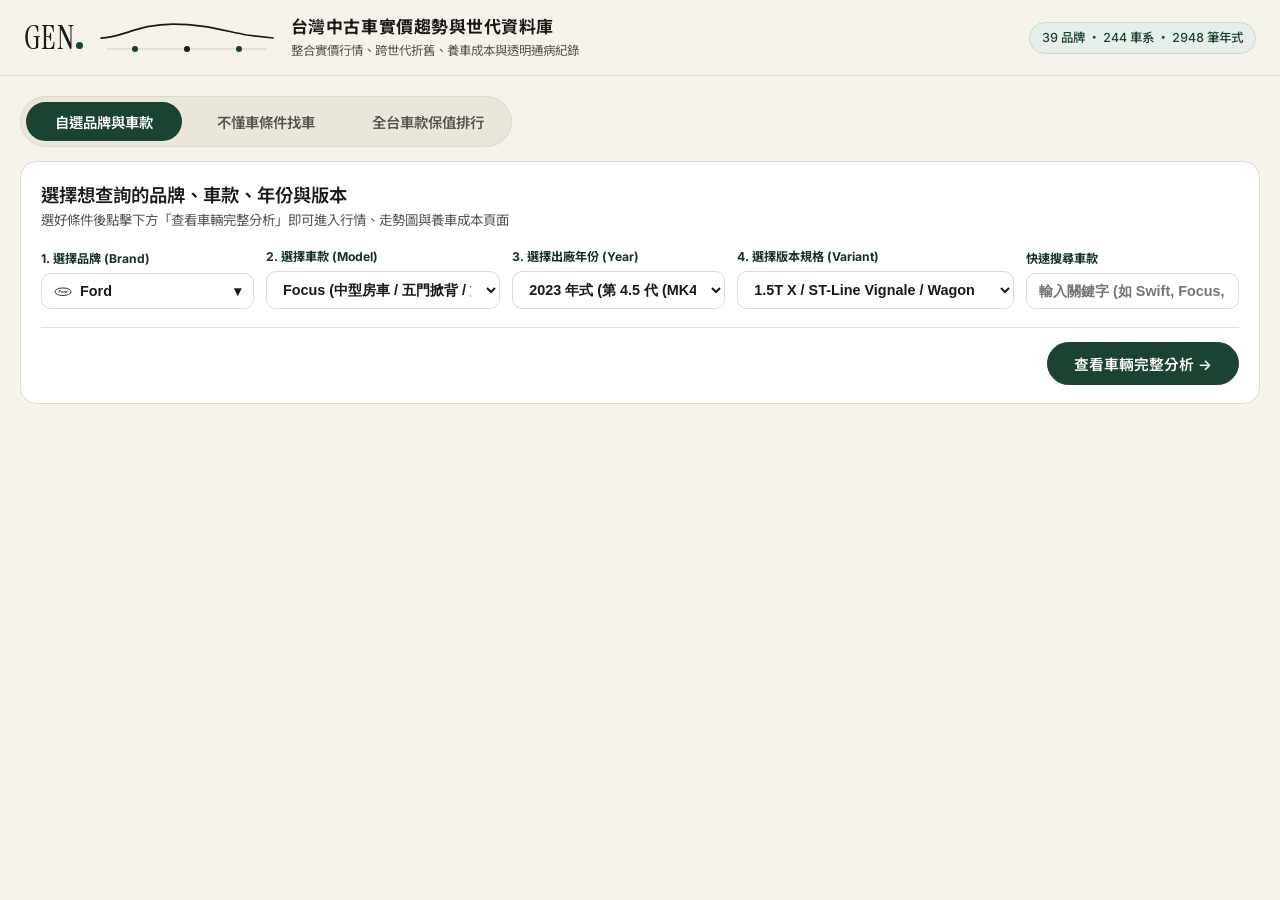
==== commit 7a0f9e95: "chore: update used car market database" ====
--- a/index.html
+++ b/index.html
@@ -8,7 +8,7 @@
   <link rel="preconnect" href="https://fonts.googleapis.com" />
   <link rel="preconnect" href="https://fonts.gstatic.com" crossorigin />
   <link href="https://fonts.googleapis.com/css2?family=Instrument+Serif&family=Inter:wght@400;500;600&family=Noto+Sans+TC:wght@400;500;600;700&display=swap" rel="stylesheet" />
-  <link rel="stylesheet" href="css/style.css" />
+  <link rel="stylesheet" href="css/style.css?v=20261115" />
 </head>
 <body>
   <header class="app-header">
@@ -109,6 +109,7 @@
               <option value="房車">四門房車</option>
               <option value="休旅">休旅車 (SUV / MPV)</option>
               <option value="跑車旅行">敞篷跑車 / 旅行車</option>
+              <option value="皮卡商用">皮卡 / 商旅車</option>
             </select>
           </div>
           <div class="field-group">
@@ -321,7 +322,7 @@
     </div><!-- /#analysisScreen -->
   </main>
 
-  <script src="js/chart.js"></script>
-  <script src="js/app.js"></script>
+  <script src="js/chart.js?v=20261115"></script>
+  <script src="js/app.js?v=20261115"></script>
 </body>
 </html>
--- a/css/style.css
+++ b/css/style.css
@@ -980,20 +980,28 @@
 
 /* Table */
 .table-wrap {
+  width: 100%;
   overflow-x: auto;
 }
 
 table {
   width: 100%;
   border-collapse: collapse;
-  font-size: 0.84rem;
+  font-size: 0.83rem;
 }
 
 th, td {
-  padding: 9px 11px;
+  padding: 9px 10px;
   border-bottom: 1px solid var(--border-light);
   text-align: left;
   white-space: nowrap;
+}
+
+#entry-ranking td:nth-child(2),
+#entry-ranking td:nth-child(3),
+#entry-ranking td:nth-child(4) {
+  white-space: normal;
+  word-break: break-word;
 }
 
 th {
@@ -1025,13 +1033,14 @@
 
 .entry-mode-tabs {
   display: inline-grid;
-  grid-template-columns: 1fr 1fr;
+  grid-template-columns: repeat(3, 1fr);
   gap: 6px;
   background: var(--bg-soft);
   border: 1px solid var(--border-blue);
   border-radius: 999px;
   padding: 5px;
   align-self: flex-start;
+  max-width: 100%;
 }
 
 .entry-mode-btn {
@@ -1044,7 +1053,15 @@
   font-weight: 600;
   color: var(--text-sub);
   cursor: pointer;
+  white-space: nowrap;
   transition: all 0.18s ease;
+}
+
+@media (max-width: 600px) {
+  .entry-mode-btn {
+    padding: 8px 10px;
+    font-size: 0.78rem;
+  }
 }
 
 .entry-mode-btn.active {
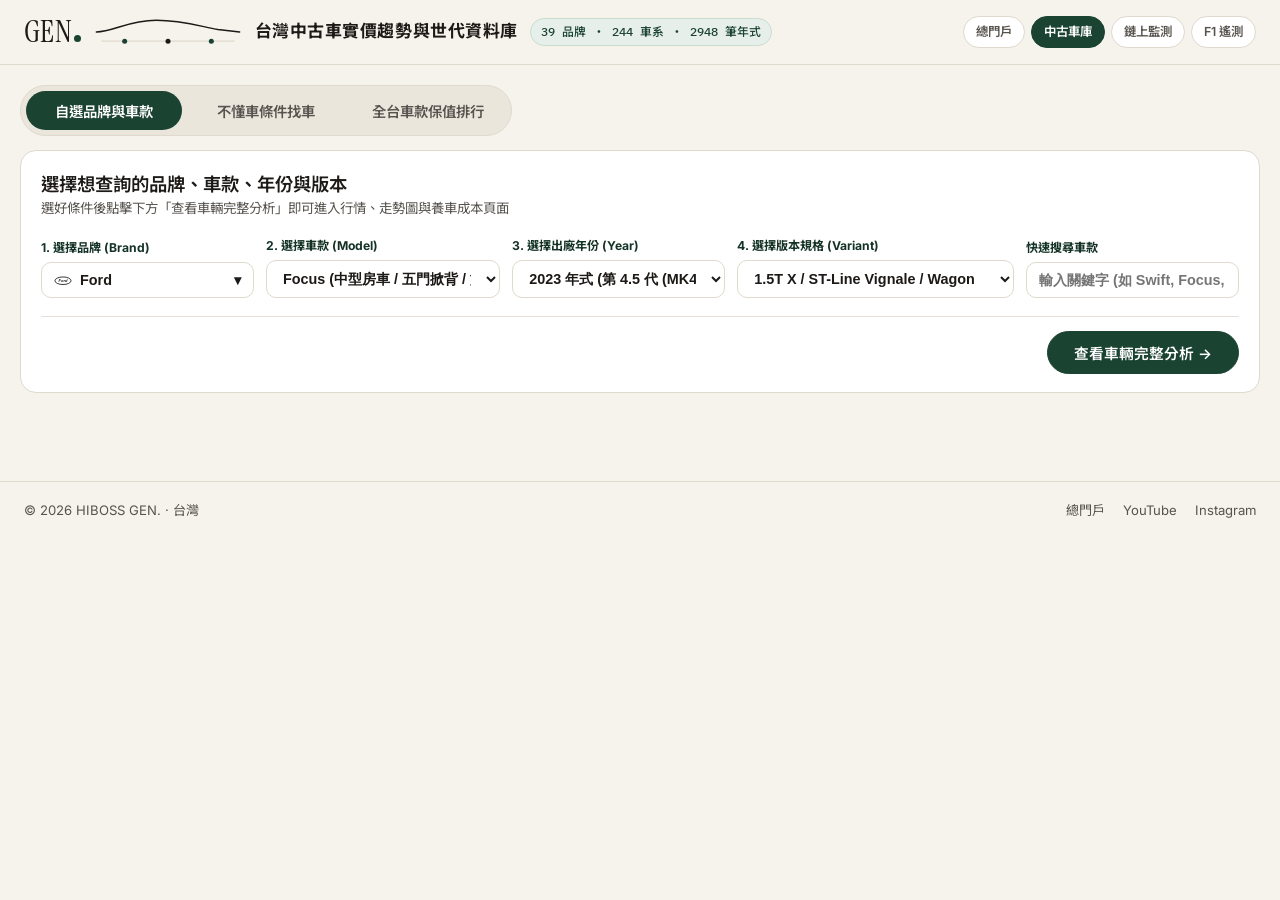
==== commit 9404f942: "chore: update used car market database" ====
--- a/index.html
+++ b/index.html
@@ -7,14 +7,14 @@
   <link rel="icon" type="image/jpeg" href="assets/gen-logo.jpg" />
   <link rel="preconnect" href="https://fonts.googleapis.com" />
   <link rel="preconnect" href="https://fonts.gstatic.com" crossorigin />
-  <link href="https://fonts.googleapis.com/css2?family=Instrument+Serif&family=Inter:wght@400;500;600&family=Noto+Sans+TC:wght@400;500;600;700&display=swap" rel="stylesheet" />
-  <link rel="stylesheet" href="css/style.css?v=20261115" />
+  <link href="https://fonts.googleapis.com/css2?family=IBM+Plex+Mono:wght@400;500;600&family=Instrument+Serif&family=Inter:wght@400;500;600&family=Noto+Sans+TC:wght@400;500;600;700&display=swap" rel="stylesheet" />
+  <link rel="stylesheet" href="css/style.css?v=20261116" />
 </head>
 <body>
   <header class="app-header">
     <div class="header-inner">
       <div class="brand-logo">
-        <span class="brand-wordmark">GEN<span class="brand-dot" aria-hidden="true"></span></span>
+        <a href="https://bossliugen.github.io/GENWeb/" class="brand-wordmark" title="返回 HIBOSS GEN. 總門戶">GEN<span class="brand-dot" aria-hidden="true"></span></a>
         <svg class="header-roofline-svg" viewBox="0 0 180 36" fill="none" aria-hidden="true">
           <path d="M4 18 C24 18, 42 4, 76 4 C106 4, 128 11, 150 15 L176 18" stroke="#1C1917" stroke-width="1.75" stroke-linecap="round" stroke-linejoin="round" />
           <line x1="10" y1="29" x2="170" y2="29" stroke="#DFD9CE" stroke-width="1.5" />
@@ -22,14 +22,17 @@
           <circle cx="90" cy="29" r="3" fill="#1C1917" />
           <circle cx="142" cy="29" r="3" fill="#1B4332" />
         </svg>
-        <div>
+        <div class="brand-title-wrap">
           <h1>台灣中古車實價趨勢與世代資料庫</h1>
-          <p>整合實價行情、跨世代折舊、養車成本與透明通病紀錄</p>
-        </div>
-      </div>
-      <div class="header-actions">
+        </div>
         <span class="stat-chip" id="headerMetaChip">載入中...</span>
       </div>
+      <nav class="cross-site-switcher" aria-label="GEN. 跨站切換">
+        <a href="https://bossliugen.github.io/GENWeb/" class="switcher-pill">總門戶</a>
+        <a href="https://bossliugen.github.io/Used_Cars9918/" class="switcher-pill active" aria-current="page">中古車庫</a>
+        <a href="https://bossliugen.github.io/block_Tracking/" class="switcher-pill">鏈上監測</a>
+        <a href="https://bossliugen.github.io/GEWEB-F1/" class="switcher-pill">F1 遙測</a>
+      </nav>
     </div>
   </header>
 
@@ -317,12 +320,33 @@
         </div>
 
         <div class="detail-body" id="detailBody"></div>
+
+        <div class="detail-youtube-bar">
+          <div class="detail-youtube-info">
+            <span class="detail-youtube-tag">03 / 車市實價檔案</span>
+            <span class="detail-youtube-desc" id="detailYoutubeDesc">延伸觀看實車世代拆解、中古折舊與養車成本實測影片</span>
+          </div>
+          <a id="detailYoutubeLink" href="https://www.youtube.com/channel/UC9vw9-i6Sgr1xZv1-2PwgDQ" target="_blank" rel="noopener noreferrer" class="detail-youtube-btn">
+            前往 YouTube 觀看實價檔案 →
+          </a>
+        </div>
       </div>
     </section>
     </div><!-- /#analysisScreen -->
   </main>
 
-  <script src="js/chart.js?v=20261115"></script>
-  <script src="js/app.js?v=20261115"></script>
+  <footer class="app-footer">
+    <div class="footer-inner">
+      <span>© 2026 HIBOSS GEN. · 台灣</span>
+      <nav class="footer-links" aria-label="頁尾連結">
+        <a href="https://bossliugen.github.io/GENWeb/">總門戶</a>
+        <a href="https://www.youtube.com/channel/UC9vw9-i6Sgr1xZv1-2PwgDQ" target="_blank" rel="noopener noreferrer">YouTube</a>
+        <a href="https://www.instagram.com/hiboss.gen/" target="_blank" rel="noopener noreferrer">Instagram</a>
+      </nav>
+    </div>
+  </footer>
+
+  <script src="js/chart.js?v=20261116"></script>
+  <script src="js/app.js?v=20261116"></script>
 </body>
 </html>
--- a/css/style.css
+++ b/css/style.css
@@ -12,12 +12,14 @@
   --blue-primary: #1B4332;
   --blue-dark: #143326;
   --green: #1B4332;
+  --sage-slate: #7D8B82;
   --orange: #B45309;
   --red: #991B1B;
   --purple: #1B4332;
   --font-brand: "Instrument Serif", Georgia, serif;
   --font-serif: "Noto Sans TC", "PingFang TC", "Microsoft JhengHei", sans-serif;
   --font-sans: "Inter", "Noto Sans TC", "PingFang TC", "Microsoft JhengHei", sans-serif;
+  --font-mono: "IBM Plex Mono", "Inter", "Noto Sans TC", sans-serif;
   --radius: 16px;
   --shadow-sm: none;
   --shadow-md: none;
@@ -38,42 +40,53 @@
   -webkit-font-smoothing: antialiased;
 }
 
-/* Header */
+/* Header: 單行 64px 黏性導覽列 */
 .app-header {
   background: #F6F3EC;
   border-bottom: 1px solid var(--border-blue);
-  padding: 14px 24px;
+  min-height: 64px;
+  padding: 0 24px;
   position: sticky;
   top: 0;
   z-index: 60;
+  display: flex;
+  align-items: center;
 }
 
 .header-inner {
+  width: 100%;
   max-width: 1280px;
   margin: 0 auto;
-  display: flex;
-  flex-wrap: wrap;
+  min-height: 64px;
+  display: flex;
   align-items: center;
   justify-content: space-between;
+  gap: 16px;
+}
+
+.brand-logo {
+  display: flex;
+  align-items: center;
   gap: 12px;
-}
-
-.brand-logo {
-  display: flex;
-  align-items: center;
-  gap: 14px;
+  min-width: 0;
 }
 
 .brand-wordmark {
   font-family: var(--font-brand);
-  font-size: 2rem;
+  font-size: 1.95rem;
   font-weight: 400;
   letter-spacing: 0.01em;
   color: var(--text-main);
+  text-decoration: none;
   line-height: 1;
   display: inline-flex;
   align-items: baseline;
   gap: 2px;
+  flex-shrink: 0;
+}
+
+.brand-wordmark:hover {
+  opacity: 0.85;
 }
 
 .brand-dot {
@@ -86,10 +99,78 @@
 }
 
 .header-roofline-svg {
-  height: 36px;
+  height: 30px;
   width: auto;
   display: block;
   flex-shrink: 0;
+}
+
+.brand-title-wrap {
+  min-width: 0;
+}
+
+.brand-logo h1 {
+  font-family: var(--font-sans);
+  font-size: 0.98rem;
+  font-weight: 700;
+  letter-spacing: 0.03em;
+  color: var(--text-main);
+  white-space: nowrap;
+  overflow: hidden;
+  text-overflow: ellipsis;
+}
+
+/* Cross-Site Switcher */
+.cross-site-switcher {
+  display: flex;
+  align-items: center;
+  gap: 6px;
+  flex-shrink: 0;
+}
+
+.switcher-pill {
+  display: inline-flex;
+  align-items: center;
+  padding: 5px 12px;
+  border-radius: 999px;
+  border: 1px solid var(--border-blue);
+  background: #FFFFFF;
+  color: var(--text-sub);
+  font-family: var(--font-sans);
+  font-size: 0.78rem;
+  font-weight: 600;
+  text-decoration: none;
+  white-space: nowrap;
+  transition: border-color 0.16s ease, color 0.16s ease, background-color 0.16s ease;
+}
+
+.switcher-pill:hover {
+  border-color: var(--blue-primary);
+  color: var(--text-main);
+}
+
+.switcher-pill.active {
+  background: var(--blue-primary);
+  border-color: var(--blue-primary);
+  color: #FFFFFF;
+}
+
+@media (max-width: 980px) {
+  .app-header {
+    padding: 8px 16px;
+  }
+  .header-inner {
+    flex-wrap: wrap;
+    min-height: 48px;
+    gap: 8px;
+  }
+  .brand-title-wrap {
+    display: none;
+  }
+  .cross-site-switcher {
+    overflow-x: auto;
+    max-width: 100%;
+  }
 }
 
 @media (prefers-reduced-motion: reduce) {
@@ -126,11 +207,13 @@
   background: var(--sage-soft);
   border: 1px solid #C8DDD0;
   color: var(--blue-primary);
-  font-size: 0.78rem;
+  font-family: var(--font-mono);
+  font-size: 0.74rem;
   font-weight: 500;
-  padding: 5px 12px;
+  padding: 4px 10px;
   border-radius: 999px;
   font-variant-numeric: tabular-nums;
+  white-space: nowrap;
 }
 
 .btn-outline-blue {
@@ -1242,6 +1325,7 @@
 }
 
 .finder-card-photo {
+  position: relative;
   width: 100%;
   height: 132px;
   background: #ffffff;
@@ -1252,6 +1336,64 @@
   justify-content: center;
   overflow: hidden;
   padding: 6px;
+}
+
+.finder-photo-badge {
+  position: absolute;
+  top: 8px;
+  left: 8px;
+  font-size: 0.7rem;
+  font-weight: 600;
+  padding: 2px 8px;
+  border-radius: 999px;
+  letter-spacing: 0.03em;
+}
+
+.finder-photo-badge.ev { background: #f3f0ff; color: #4c1d95; border: 1px solid #ddd6fe; }
+.finder-photo-badge.hybrid { background: #ecfdf5; color: #1b4332; border: 1px solid #bbf7d0; }
+.finder-photo-badge.turbo { background: #fffbeb; color: #78350f; border: 1px solid #fde68a; }
+.finder-photo-badge.diesel { background: #f1f5f9; color: #334155; border: 1px solid #cbd5e1; }
+.finder-photo-badge.na { background: #faf9f6; color: #57534e; border: 1px solid #dfd9ce; }
+
+.finder-multi-badge {
+  position: absolute;
+  top: 8px;
+  right: 8px;
+  font-size: 0.68rem;
+  font-weight: 600;
+  padding: 2px 7px;
+  border-radius: 6px;
+  background: rgba(28, 25, 23, 0.78);
+  color: #ffffff;
+}
+
+.finder-card-trim-pill {
+  display: inline-block;
+  margin-top: 4px;
+  padding: 3px 8px;
+  border-radius: 6px;
+  background: var(--bg-soft);
+  border: 1px solid var(--border-blue);
+  font-size: 0.78rem;
+  color: var(--blue-dark);
+  font-weight: 600;
+}
+
+.finder-card-diff {
+  display: flex;
+  flex-wrap: wrap;
+  gap: 5px;
+  margin-top: 6px;
+  font-size: 0.74rem;
+  color: var(--text-sub);
+}
+
+.finder-diff-tag {
+  background: #f5f5f4;
+  border: 1px solid var(--border-light);
+  border-radius: 5px;
+  padding: 1px 6px;
+  color: var(--text-main);
 }
 
 .finder-card-photo img {
@@ -1294,11 +1436,152 @@
 }
 
 .finder-card-price {
-  font-size: 1.15rem;
+  font-family: var(--font-mono);
+  font-size: 1.12rem;
   font-weight: 600;
   color: var(--blue-primary);
   font-variant-numeric: tabular-nums;
   white-space: nowrap;
+}
+
+.finder-verified-pill {
+  position: absolute;
+  top: 8px;
+  left: 8px;
+  background: var(--sage-soft);
+  color: var(--blue-primary);
+  border: 1px solid #C8DDD0;
+  font-family: var(--font-sans);
+  font-size: 0.72rem;
+  font-weight: 600;
+  padding: 3px 9px;
+  border-radius: 999px;
+  z-index: 2;
+}
+
+.finder-card-metrics {
+  display: grid;
+  grid-template-columns: repeat(3, minmax(0, 1fr));
+  gap: 8px;
+  padding-top: 8px;
+  border-top: 1px solid var(--border-light);
+  font-family: var(--font-mono);
+  font-size: 0.76rem;
+  color: var(--text-sub);
+  font-variant-numeric: tabular-nums;
+}
+
+.finder-metric-item {
+  display: flex;
+  flex-direction: column;
+  gap: 2px;
+}
+
+.finder-metric-label {
+  font-family: var(--font-sans);
+  font-size: 0.68rem;
+  color: var(--sage-slate);
+}
+
+/* 等寬數字全域強化：價格、年份、里程、表格數據 */
+.kpi-value,
+.cost-val,
+.cost-total-num,
+.table-wrap td,
+.range-inputs input,
+#inputMileage {
+  font-family: var(--font-mono);
+  font-variant-numeric: tabular-nums;
+}
+
+/* 詳情抽屜底部 YouTube 影音實測連結 */
+.detail-youtube-bar {
+  margin-top: 20px;
+  padding: 14px 18px;
+  background: var(--bg-page);
+  border: 1px solid var(--border-blue);
+  border-radius: 12px;
+  display: flex;
+  flex-wrap: wrap;
+  align-items: center;
+  justify-content: space-between;
+  gap: 12px;
+}
+
+.detail-youtube-info {
+  display: flex;
+  flex-wrap: wrap;
+  align-items: center;
+  gap: 10px;
+}
+
+.detail-youtube-tag {
+  font-family: var(--font-mono);
+  font-size: 0.74rem;
+  font-weight: 600;
+  color: var(--blue-primary);
+  background: var(--sage-soft);
+  border: 1px solid #C8DDD0;
+  padding: 3px 10px;
+  border-radius: 999px;
+}
+
+.detail-youtube-desc {
+  font-size: 0.85rem;
+  color: var(--text-sub);
+}
+
+.detail-youtube-btn {
+  display: inline-flex;
+  align-items: center;
+  padding: 7px 16px;
+  border-radius: 999px;
+  background: var(--blue-primary);
+  color: #FFFFFF;
+  font-size: 0.82rem;
+  font-weight: 600;
+  text-decoration: none;
+  white-space: nowrap;
+  transition: opacity 0.16s ease;
+}
+
+.detail-youtube-btn:hover {
+  opacity: 0.9;
+}
+
+/* 統一精簡頁尾 */
+.app-footer {
+  margin-top: 40px;
+  border-top: 1px solid var(--border-blue);
+  background: var(--bg-page);
+  padding: 18px 24px;
+}
+
+.footer-inner {
+  max-width: 1280px;
+  margin: 0 auto;
+  display: flex;
+  flex-wrap: wrap;
+  align-items: center;
+  justify-content: space-between;
+  gap: 12px;
+  font-size: 0.82rem;
+  color: var(--text-sub);
+}
+
+.footer-links {
+  display: flex;
+  align-items: center;
+  gap: 18px;
+}
+
+.footer-links a {
+  color: var(--text-sub);
+  text-decoration: none;
+}
+
+.footer-links a:hover {
+  color: var(--blue-primary);
 }
 
 .finder-card-meta {
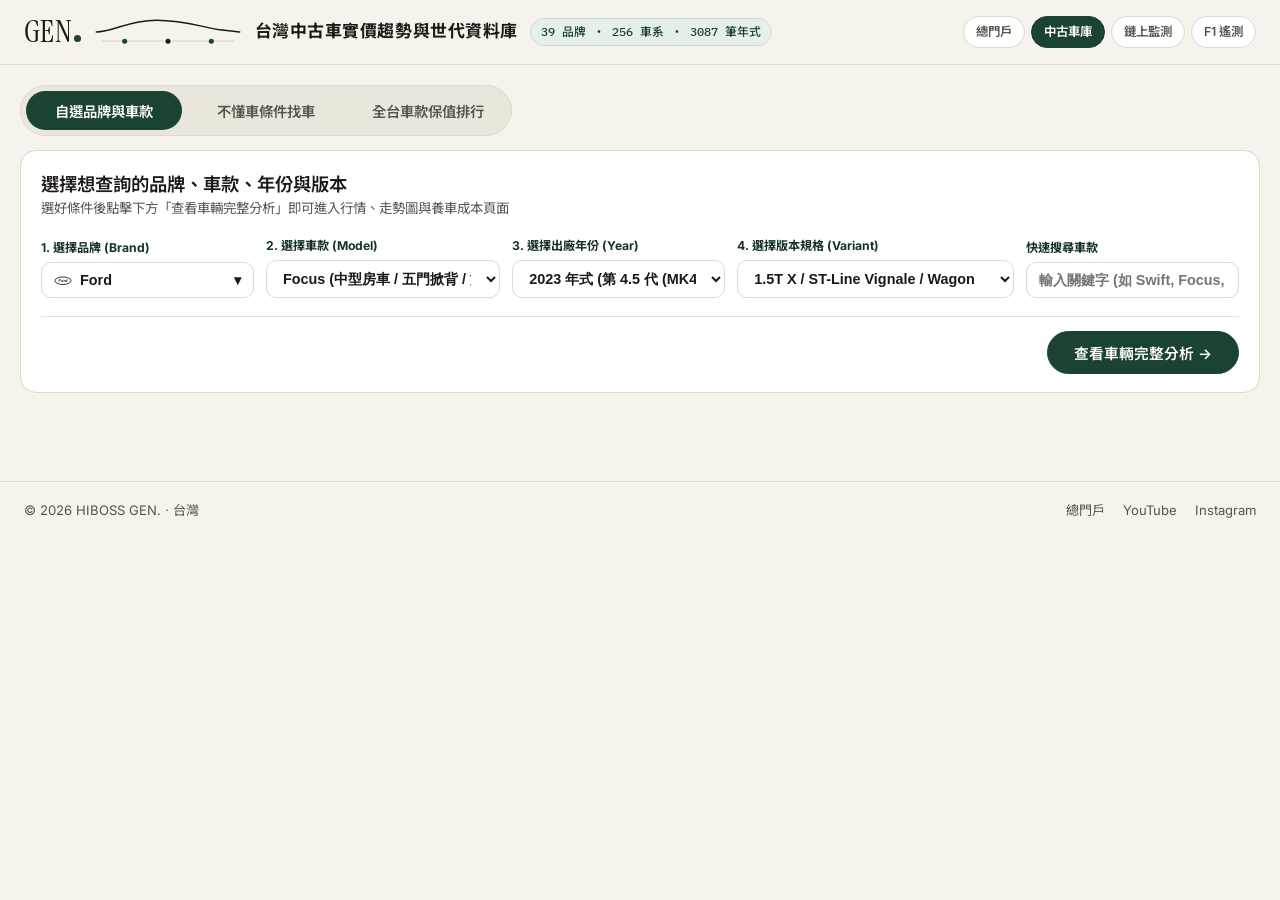
==== commit 11f8c294: "feat(Used_Cars9918): A-Z brand sort + ZH labels, MT/AT/EV filters, 7 backfill & 12 import models, pr" ====
--- a/index.html
+++ b/index.html
@@ -125,6 +125,23 @@
             </select>
           </div>
           <div class="field-group">
+            <label for="finderTransmission">變速箱（手排 / 自排）</label>
+            <select id="finderTransmission" class="select-blue">
+              <option value="all" selected>不限（自排與手排皆可）</option>
+              <option value="auto">自排（好上手・市區塞車輕鬆）</option>
+              <option value="manual">手排（純粹駕馭・需踩離合器）</option>
+            </select>
+          </div>
+          <div class="field-group">
+            <label for="finderPowertrain">動力類型（能源形式）</label>
+            <select id="finderPowertrain" class="select-blue">
+              <option value="all" selected>不限動力</option>
+              <option value="ice">純燃油車（加油即走）</option>
+              <option value="hybrid">油電混合（省油・無充電焦慮）</option>
+              <option value="ev">純電動車 EV（免燃料稅・安靜零排放）</option>
+            </select>
+          </div>
+          <div class="field-group">
             <label>預算範圍 (萬元)</label>
             <div class="range-inputs">
               <input id="finderBudgetMin" type="number" class="input-blue" value="0" min="0" max="500" placeholder="最低" />
@@ -225,6 +242,25 @@
         <div id="heroBadges" style="display:flex;gap:6px;flex-wrap:wrap;"></div>
       </div>
 
+      <div class="price-legend-bar" aria-label="四大行情價格白話說明">
+        <div class="legend-item" title="當年新車出廠官方定價，用來衡量這台車折舊了多少">
+          <span class="legend-tag">新車原價 MSRP</span>
+          <span class="legend-desc">當年全新牌價（折舊基準）</span>
+        </div>
+        <div class="legend-item" title="向二手車行購買的市場零售價，通常含基本整備與保固">
+          <span class="legend-tag">車商賣價 Dealer</span>
+          <span class="legend-desc">車行含整備零售價</span>
+        </div>
+        <div class="legend-item" title="直接向原車主購買的價格，省去車行店面與利潤空間">
+          <span class="legend-tag">車主自售 Private</span>
+          <span class="legend-desc">個人私下交易參考價</span>
+        </div>
+        <div class="legend-item" title="銀行車貸可估額度與車行收購底價，賣車給車行約落在此區間">
+          <span class="legend-tag">銀行/天書鑑價 Book</span>
+          <span class="legend-desc">貸款額度與車行收購底價</span>
+        </div>
+      </div>
+
       <div class="kpi-grid" id="kpiGrid"></div>
 
       <div class="adjust-bar">
--- a/css/style.css
+++ b/css/style.css
@@ -1615,3 +1615,33 @@
     grid-template-columns: 1fr;
   }
 }
+
+/* 外行人四大行情白話提示條 */
+.price-legend-bar {
+  display: grid;
+  grid-template-columns: repeat(auto-fit, minmax(210px, 1fr));
+  gap: 8px;
+  padding: 10px 12px;
+  margin-bottom: 14px;
+  background-color: #F6F3EC;
+  border: 1px solid #D6D1C4;
+  border-left: 3px solid #1B4332;
+  border-radius: 8px;
+  font-size: 0.85rem;
+  color: #1C1917;
+}
+.price-legend-bar .legend-item {
+  display: flex;
+  flex-direction: column;
+  gap: 2px;
+  cursor: help;
+}
+.price-legend-bar .legend-tag {
+  font-weight: 700;
+  color: #1B4332;
+  font-variant-numeric: tabular-nums;
+}
+.price-legend-bar .legend-desc {
+  color: #57534E;
+  font-size: 0.8rem;
+}
